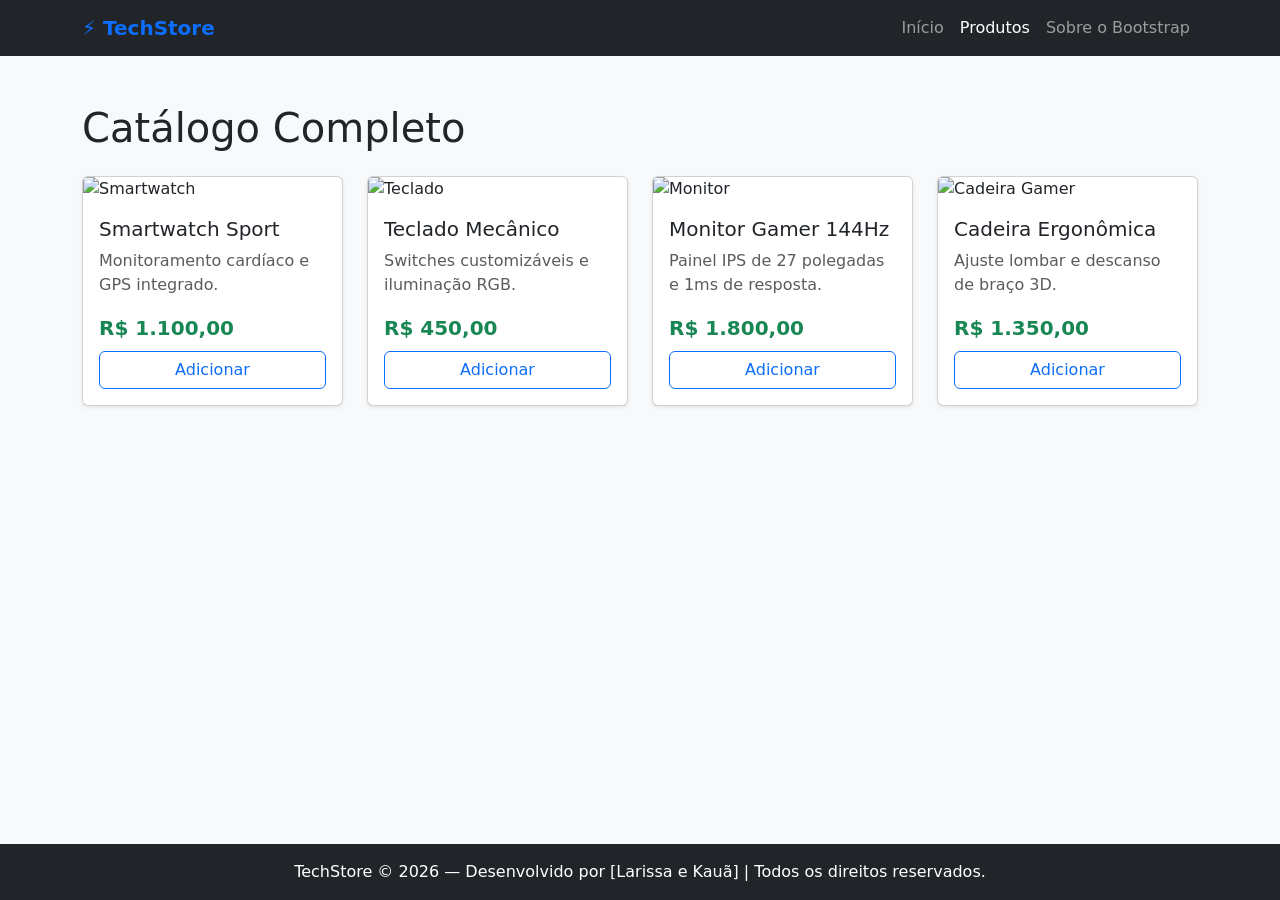
==== pagina2.html @ eb835f92 "Primeiro commit do projeto" ====
<!DOCTYPE html>
<html lang="pt-BR">
<head>
  <meta charset="UTF-8">
  <meta name="viewport" content="width=device-width, initial-scale=1.0">
  <title>TechStore - Produtos</title>
  <link href="https://cdn.jsdelivr.net/npm/bootstrap@5.3.3/dist/css/bootstrap.min.css" rel="stylesheet">
  <link rel="stylesheet" href="css/style.css">
</head>
<body class="d-flex flex-column min-vh-100 bg-light">

  <nav class="navbar navbar-expand-lg navbar-dark bg-dark sticky-top">
    <div class="container">
      <a class="navbar-brand fw-bold text-primary" href="index.html">⚡ TechStore</a>
      <button class="navbar-toggler" type="button" data-bs-toggle="collapse" data-bs-target="#navbarNav">
        <span class="navbar-toggler-icon"></span>
      </button>
      <div class="collapse navbar-collapse" id="navbarNav">
        <ul class="navbar-nav ms-auto">
          <li class="nav-item"><a class="nav-link" href="index.html">Início</a></li>
          <li class="nav-item"><a class="nav-link active" href="pagina2.html">Produtos</a></li>
          <li class="nav-item"><a class="nav-link" href="bootstrap.html">Sobre o Bootstrap</a></li>
        </ul>
      </div>
    </div>
  </nav>

  <main class="container my-5 flex-grow-1">
    <h1 class="mb-4">Catálogo Completo</h1>
    <div class="row g-4">
      <div class="col-12 col-md-6 col-lg-3">
        <div class="card h-100 shadow-sm">
          <img src="https://picsum.photos/400/250?random=4" class="card-img-top" alt="Smartwatch">
          <div class="card-body d-flex flex-column">
            <h5 class="card-title">Smartwatch Sport</h5>
            <p class="card-text text-muted">Monitoramento cardíaco e GPS integrado.</p>
            <div class="mt-auto">
              <span class="fs-5 fw-bold text-success">R$ 1.100,00</span>
              <button class="btn btn-outline-primary w-100 mt-2">Adicionar</button>
            </div>
          </div>
        </div>
      </div>

      <div class="col-12 col-md-6 col-lg-3">
        <div class="card h-100 shadow-sm">
          <img src="https://picsum.photos/400/250?random=5" class="card-img-top" alt="Teclado">
          <div class="card-body d-flex flex-column">
            <h5 class="card-title">Teclado Mecânico</h5>
            <p class="card-text text-muted">Switches customizáveis e iluminação RGB.</p>
            <div class="mt-auto">
              <span class="fs-5 fw-bold text-success">R$ 450,00</span>
              <button class="btn btn-outline-primary w-100 mt-2">Adicionar</button>
            </div>
          </div>
        </div>
      </div>

      <div class="col-12 col-md-6 col-lg-3">
        <div class="card h-100 shadow-sm">
          <img src="https://picsum.photos/400/250?random=6" class="card-img-top" alt="Monitor">
          <div class="card-body d-flex flex-column">
            <h5 class="card-title">Monitor Gamer 144Hz</h5>
            <p class="card-text text-muted">Painel IPS de 27 polegadas e 1ms de resposta.</p>
            <div class="mt-auto">
              <span class="fs-5 fw-bold text-success">R$ 1.800,00</span>
              <button class="btn btn-outline-primary w-100 mt-2">Adicionar</button>
            </div>
          </div>
        </div>
      </div>

      <div class="col-12 col-md-6 col-lg-3">
        <div class="card h-100 shadow-sm">
          <img src="https://picsum.photos/400/250?random=7" class="card-img-top" alt="Cadeira Gamer">
          <div class="card-body d-flex flex-column">
            <h5 class="card-title">Cadeira Ergonômica</h5>
            <p class="card-text text-muted">Ajuste lombar e descanso de braço 3D.</p>
            <div class="mt-auto">
              <span class="fs-5 fw-bold text-success">R$ 1.350,00</span>
              <button class="btn btn-outline-primary w-100 mt-2">Adicionar</button>
            </div>
          </div>
        </div>
      </div>
    </div>
  </main>

  <footer class="bg-dark text-white text-center py-3 mt-auto">
    <div class="container">
      <p class="mb-0">TechStore © 2026 — Desenvolvido por [Larissa e Kauã] | Todos os direitos reservados.</p>
    </div>
  </footer>

  <script src="https://cdn.jsdelivr.net/npm/bootstrap@5.3.3/dist/js/bootstrap.bundle.min.js"></script>
</body>
</html>
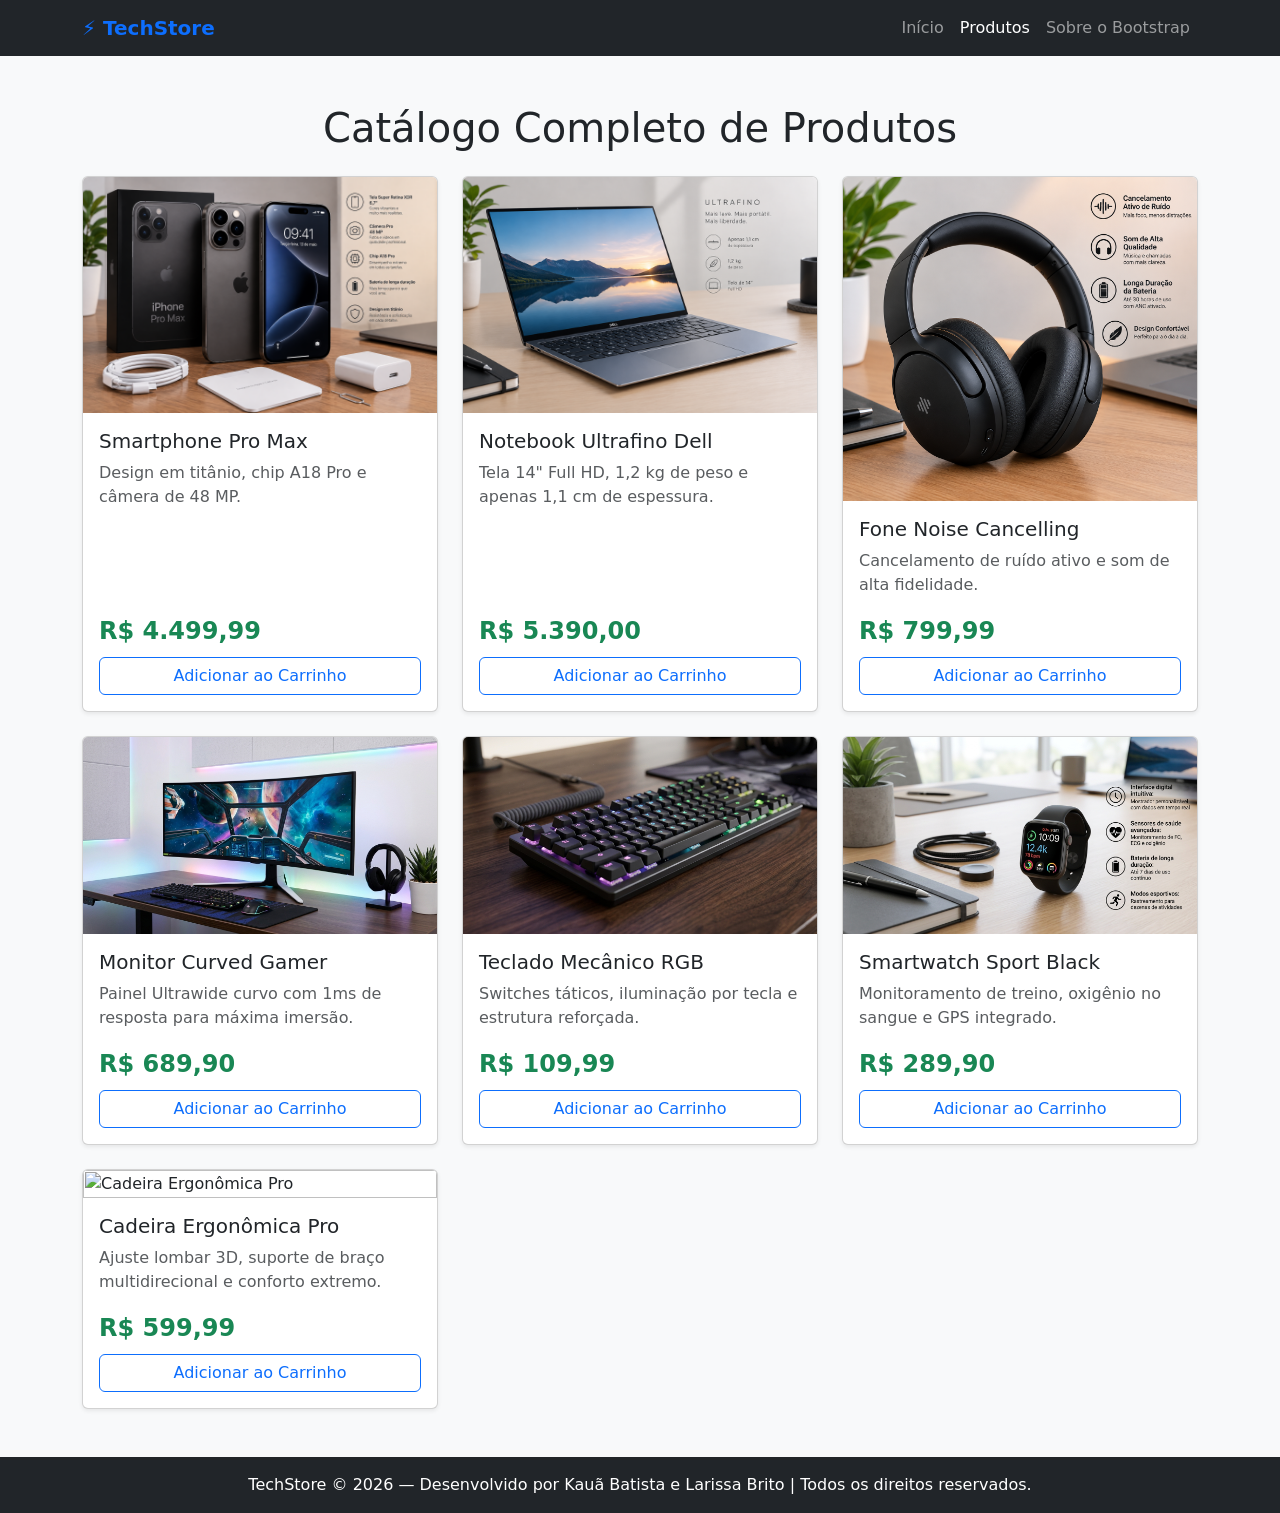
==== commit 128ecb2b: "fix: renomeia arquivo html e corrige extensão das imagens" ====
--- a/pagina2.html
+++ b/pagina2.html
@@ -1,4 +1,4 @@
-<!DOCTYPE html>
+<!<!DOCTYPE html>
 <html lang="pt-BR">
 <head>
   <meta charset="UTF-8">
@@ -9,6 +9,7 @@
 </head>
 <body class="d-flex flex-column min-vh-100 bg-light">
 
+  <!-- Navbar -->
   <nav class="navbar navbar-expand-lg navbar-dark bg-dark sticky-top">
     <div class="container">
       <a class="navbar-brand fw-bold text-primary" href="index.html">⚡ TechStore</a>
@@ -25,70 +26,124 @@
     </div>
   </nav>
 
+  <!-- Conteúdo Principal -->
   <main class="container my-5 flex-grow-1">
-    <h1 class="mb-4">Catálogo Completo</h1>
+    <h1 class="mb-4 text-center">Catálogo Completo de Produtos</h1>
+    
     <div class="row g-4">
-      <div class="col-12 col-md-6 col-lg-3">
+      
+      <!-- 1. Smartphone -->
+      <div class="col-12 col-md-6 col-lg-4">
         <div class="card h-100 shadow-sm">
-          <img src="https://picsum.photos/400/250?random=4" class="card-img-top" alt="Smartwatch">
+          <img src="img/iphone.png" class="card-img-top" alt="Smartphone Pro Max">
           <div class="card-body d-flex flex-column">
-            <h5 class="card-title">Smartwatch Sport</h5>
-            <p class="card-text text-muted">Monitoramento cardíaco e GPS integrado.</p>
+            <h5 class="card-title">Smartphone Pro Max</h5>
+            <p class="card-text text-muted">Design em titânio, chip A18 Pro e câmera de 48 MP.</p>
             <div class="mt-auto">
-              <span class="fs-5 fw-bold text-success">R$ 1.100,00</span>
-              <button class="btn btn-outline-primary w-100 mt-2">Adicionar</button>
+              <span class="fs-4 fw-bold text-success">R$ 4.499,99</span>
+              <button class="btn btn-outline-primary w-100 mt-2">Adicionar ao Carrinho</button>
             </div>
           </div>
         </div>
       </div>
 
-      <div class="col-12 col-md-6 col-lg-3">
+      <!-- 2. Notebook -->
+      <div class="col-12 col-md-6 col-lg-4">
         <div class="card h-100 shadow-sm">
-          <img src="https://picsum.photos/400/250?random=5" class="card-img-top" alt="Teclado">
+          <img src="img/notebook.png" class="card-img-top" alt="Notebook Ultrafino">
           <div class="card-body d-flex flex-column">
-            <h5 class="card-title">Teclado Mecânico</h5>
-            <p class="card-text text-muted">Switches customizáveis e iluminação RGB.</p>
+            <h5 class="card-title">Notebook Ultrafino Dell</h5>
+            <p class="card-text text-muted">Tela 14" Full HD, 1,2 kg de peso e apenas 1,1 cm de espessura.</p>
             <div class="mt-auto">
-              <span class="fs-5 fw-bold text-success">R$ 450,00</span>
-              <button class="btn btn-outline-primary w-100 mt-2">Adicionar</button>
+              <span class="fs-4 fw-bold text-success">R$ 5.390,00</span>
+              <button class="btn btn-outline-primary w-100 mt-2">Adicionar ao Carrinho</button>
             </div>
           </div>
         </div>
       </div>
 
-      <div class="col-12 col-md-6 col-lg-3">
+      <!-- 3. Fone -->
+      <div class="col-12 col-md-6 col-lg-4">
         <div class="card h-100 shadow-sm">
-          <img src="https://picsum.photos/400/250?random=6" class="card-img-top" alt="Monitor">
+          <img src="img/fone.png" class="card-img-top" alt="Fone Noise Cancelling">
           <div class="card-body d-flex flex-column">
-            <h5 class="card-title">Monitor Gamer 144Hz</h5>
-            <p class="card-text text-muted">Painel IPS de 27 polegadas e 1ms de resposta.</p>
+            <h5 class="card-title">Fone Noise Cancelling</h5>
+            <p class="card-text text-muted">Cancelamento de ruído ativo e som de alta fidelidade.</p>
             <div class="mt-auto">
-              <span class="fs-5 fw-bold text-success">R$ 1.800,00</span>
-              <button class="btn btn-outline-primary w-100 mt-2">Adicionar</button>
+              <span class="fs-4 fw-bold text-success">R$ 799,99</span>
+              <button class="btn btn-outline-primary w-100 mt-2">Adicionar ao Carrinho</button>
             </div>
           </div>
         </div>
       </div>
 
-      <div class="col-12 col-md-6 col-lg-3">
+      <!-- 4. Monitor -->
+      <div class="col-12 col-md-6 col-lg-4">
         <div class="card h-100 shadow-sm">
-          <img src="https://picsum.photos/400/250?random=7" class="card-img-top" alt="Cadeira Gamer">
+          <img src="img/monitor.jpg" class="card-img-top" alt="Monitor Curved Gamer">
           <div class="card-body d-flex flex-column">
-            <h5 class="card-title">Cadeira Ergonômica</h5>
-            <p class="card-text text-muted">Ajuste lombar e descanso de braço 3D.</p>
+            <h5 class="card-title">Monitor Curved Gamer</h5>
+            <p class="card-text text-muted">Painel Ultrawide curvo com 1ms de resposta para máxima imersão.</p>
             <div class="mt-auto">
-              <span class="fs-5 fw-bold text-success">R$ 1.350,00</span>
-              <button class="btn btn-outline-primary w-100 mt-2">Adicionar</button>
+              <span class="fs-4 fw-bold text-success">R$ 689,90</span>
+              <button class="btn btn-outline-primary w-100 mt-2">Adicionar ao Carrinho</button>
             </div>
           </div>
         </div>
       </div>
+
+      <!-- 5. Teclado -->
+      <div class="col-12 col-md-6 col-lg-4">
+        <div class="card h-100 shadow-sm">
+          <img src="img/teclado.jpg" class="card-img-top" alt="Teclado Mecânico RGB">
+          <div class="card-body d-flex flex-column">
+            <h5 class="card-title">Teclado Mecânico RGB</h5>
+            <p class="card-text text-muted">Switches táticos, iluminação por tecla e estrutura reforçada.</p>
+            <div class="mt-auto">
+              <span class="fs-4 fw-bold text-success">R$ 109,99</span>
+              <button class="btn btn-outline-primary w-100 mt-2">Adicionar ao Carrinho</button>
+            </div>
+          </div>
+        </div>
+      </div>
+
+      <!-- 6. Smartwatch -->
+      <div class="col-12 col-md-6 col-lg-4">
+        <div class="card h-100 shadow-sm">
+          <img src="img/smartwatch.jpg" class="card-img-top" alt="Smartwatch Sport">
+          <div class="card-body d-flex flex-column">
+            <h5 class="card-title">Smartwatch Sport Black</h5>
+            <p class="card-text text-muted">Monitoramento de treino, oxigênio no sangue e GPS integrado.</p>
+            <div class="mt-auto">
+              <span class="fs-4 fw-bold text-success">R$ 289,90</span>
+              <button class="btn btn-outline-primary w-100 mt-2">Adicionar ao Carrinho</button>
+            </div>
+          </div>
+        </div>
+      </div>
+
+      <!-- 7. Cadeira Ergonômica -->
+      <div class="col-12 col-md-6 col-lg-4">
+        <div class="card h-100 shadow-sm">
+          <img src="img/cadeira.jpg" class="card-img-top" alt="Cadeira Ergonômica Pro">
+          <div class="card-body d-flex flex-column">
+            <h5 class="card-title">Cadeira Ergonômica Pro</h5>
+            <p class="card-text text-muted">Ajuste lombar 3D, suporte de braço multidirecional e conforto extremo.</p>
+            <div class="mt-auto">
+              <span class="fs-4 fw-bold text-success">R$ 599,99</span>
+              <button class="btn btn-outline-primary w-100 mt-2">Adicionar ao Carrinho</button>
+            </div>
+          </div>
+        </div>
+      </div>
+
     </div>
   </main>
 
+  <!-- Footer -->
   <footer class="bg-dark text-white text-center py-3 mt-auto">
     <div class="container">
-      <p class="mb-0">TechStore © 2026 — Desenvolvido por [Larissa e Kauã] | Todos os direitos reservados.</p>
+      <p class="mb-0">TechStore © 2026 — Desenvolvido por Kauã Batista e Larissa Brito | Todos os direitos reservados.</p>
     </div>
   </footer>
 
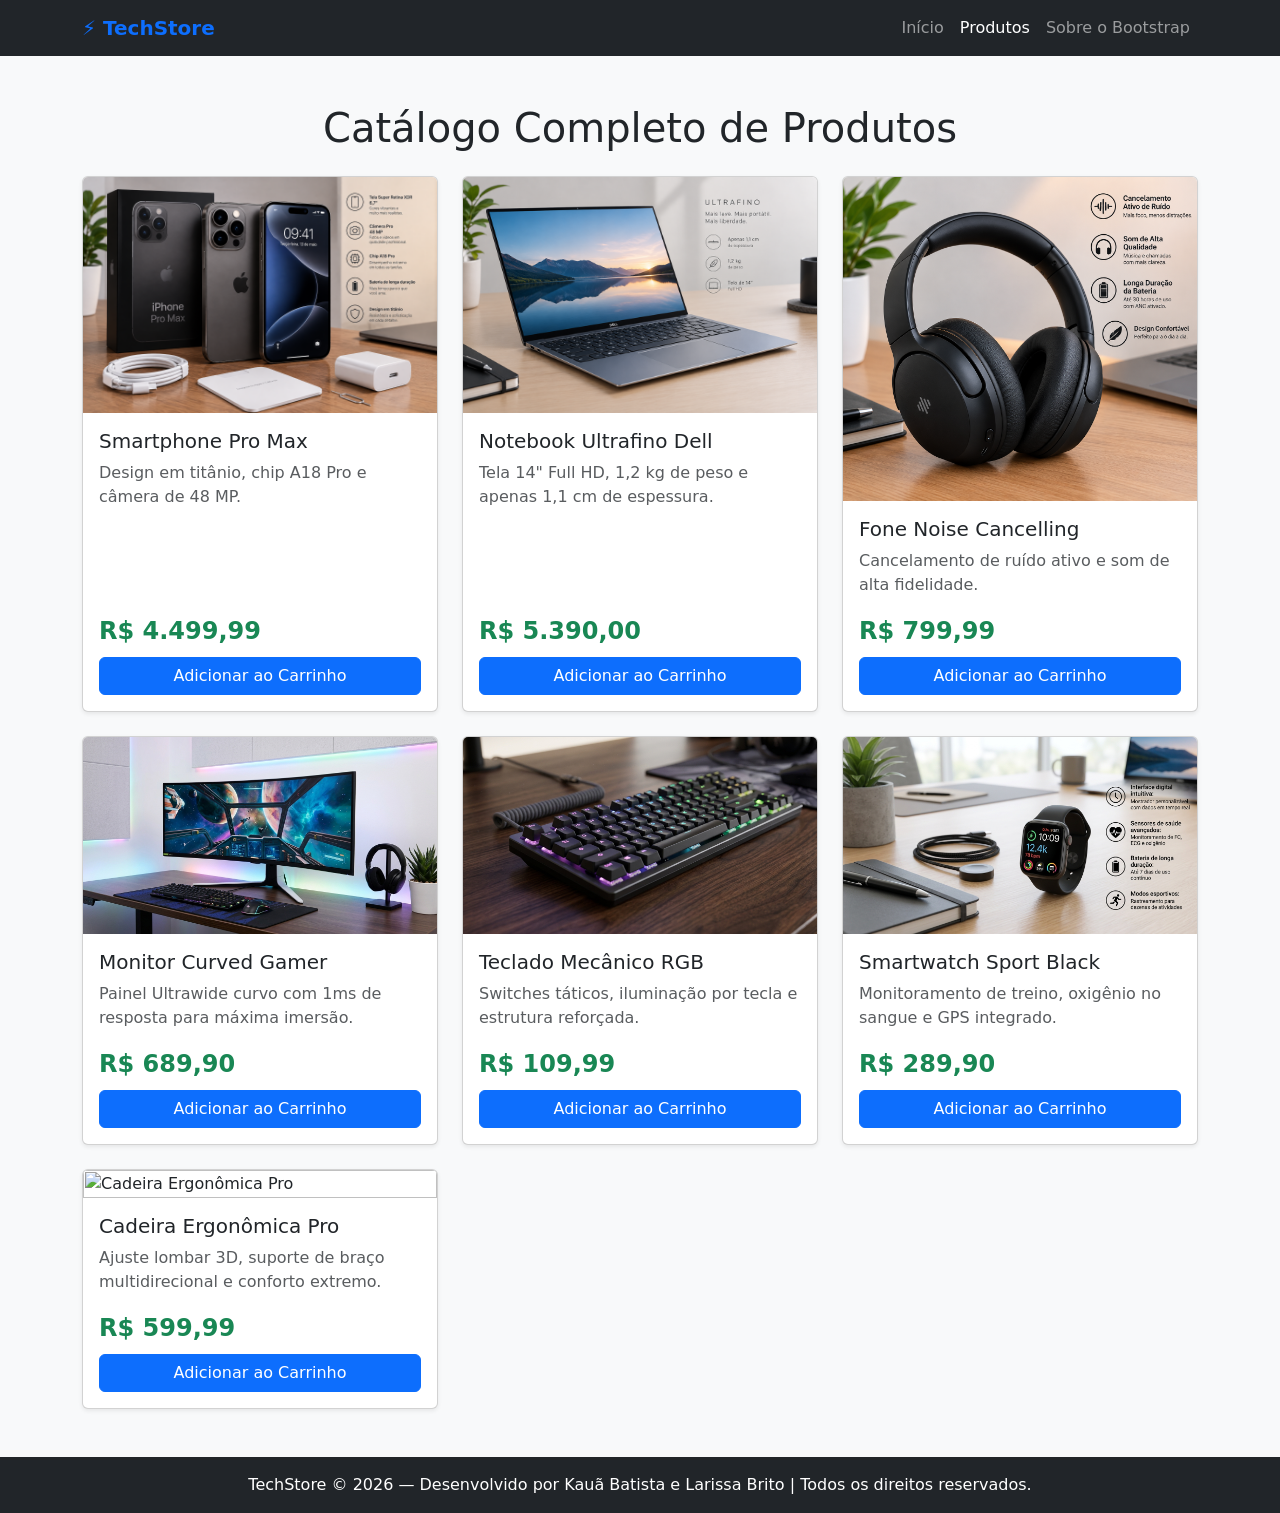
==== commit d649b4c4: "feat: adiciona modal de compra na pagina inicial" ====
--- a/pagina2.html
+++ b/pagina2.html
@@ -1,4 +1,4 @@
-<!<!DOCTYPE html>
+<!<!<!DOCTYPE html>
 <html lang="pt-BR">
 <head>
   <meta charset="UTF-8">
@@ -41,7 +41,9 @@
             <p class="card-text text-muted">Design em titânio, chip A18 Pro e câmera de 48 MP.</p>
             <div class="mt-auto">
               <span class="fs-4 fw-bold text-success">R$ 4.499,99</span>
-              <button class="btn btn-outline-primary w-100 mt-2">Adicionar ao Carrinho</button>
+              <button class="btn btn-primary w-100 mt-2" data-bs-toggle="modal" data-bs-target="#modalCheckout">
+                Adicionar ao Carrinho
+              </button>
             </div>
           </div>
         </div>
@@ -56,7 +58,9 @@
             <p class="card-text text-muted">Tela 14" Full HD, 1,2 kg de peso e apenas 1,1 cm de espessura.</p>
             <div class="mt-auto">
               <span class="fs-4 fw-bold text-success">R$ 5.390,00</span>
-              <button class="btn btn-outline-primary w-100 mt-2">Adicionar ao Carrinho</button>
+              <button class="btn btn-primary w-100 mt-2" data-bs-toggle="modal" data-bs-target="#modalCheckout">
+                Adicionar ao Carrinho
+              </button>
             </div>
           </div>
         </div>
@@ -71,7 +75,9 @@
             <p class="card-text text-muted">Cancelamento de ruído ativo e som de alta fidelidade.</p>
             <div class="mt-auto">
               <span class="fs-4 fw-bold text-success">R$ 799,99</span>
-              <button class="btn btn-outline-primary w-100 mt-2">Adicionar ao Carrinho</button>
+              <button class="btn btn-primary w-100 mt-2" data-bs-toggle="modal" data-bs-target="#modalCheckout">
+                Adicionar ao Carrinho
+              </button>
             </div>
           </div>
         </div>
@@ -86,7 +92,9 @@
             <p class="card-text text-muted">Painel Ultrawide curvo com 1ms de resposta para máxima imersão.</p>
             <div class="mt-auto">
               <span class="fs-4 fw-bold text-success">R$ 689,90</span>
-              <button class="btn btn-outline-primary w-100 mt-2">Adicionar ao Carrinho</button>
+              <button class="btn btn-primary w-100 mt-2" data-bs-toggle="modal" data-bs-target="#modalCheckout">
+                Adicionar ao Carrinho
+              </button>
             </div>
           </div>
         </div>
@@ -101,7 +109,9 @@
             <p class="card-text text-muted">Switches táticos, iluminação por tecla e estrutura reforçada.</p>
             <div class="mt-auto">
               <span class="fs-4 fw-bold text-success">R$ 109,99</span>
-              <button class="btn btn-outline-primary w-100 mt-2">Adicionar ao Carrinho</button>
+              <button class="btn btn-primary w-100 mt-2" data-bs-toggle="modal" data-bs-target="#modalCheckout">
+                Adicionar ao Carrinho
+              </button>
             </div>
           </div>
         </div>
@@ -116,7 +126,9 @@
             <p class="card-text text-muted">Monitoramento de treino, oxigênio no sangue e GPS integrado.</p>
             <div class="mt-auto">
               <span class="fs-4 fw-bold text-success">R$ 289,90</span>
-              <button class="btn btn-outline-primary w-100 mt-2">Adicionar ao Carrinho</button>
+              <button class="btn btn-primary w-100 mt-2" data-bs-toggle="modal" data-bs-target="#modalCheckout">
+                Adicionar ao Carrinho
+              </button>
             </div>
           </div>
         </div>
@@ -131,7 +143,9 @@
             <p class="card-text text-muted">Ajuste lombar 3D, suporte de braço multidirecional e conforto extremo.</p>
             <div class="mt-auto">
               <span class="fs-4 fw-bold text-success">R$ 599,99</span>
-              <button class="btn btn-outline-primary w-100 mt-2">Adicionar ao Carrinho</button>
+              <button class="btn btn-primary w-100 mt-2" data-bs-toggle="modal" data-bs-target="#modalCheckout">
+                Adicionar ao Carrinho
+              </button>
             </div>
           </div>
         </div>
@@ -139,6 +153,64 @@
 
     </div>
   </main>
+
+  <!-- Modal de Checkout / Compra -->
+  <div class="modal fade" id="modalCheckout" tabindex="-1" aria-labelledby="modalCheckoutLabel" aria-hidden="true">
+    <div class="modal-dialog modal-dialog-centered modal-lg">
+      <div class="modal-content">
+        <div class="modal-header bg-primary text-white">
+          <h5 class="modal-title" id="modalCheckoutLabel">🛒 Finalizar Compra</h5>
+          <button type="button" class="btn-close btn-close-white" data-bs-dismiss="modal" aria-label="Close"></button>
+        </div>
+        <div class="modal-body">
+          <form id="formCheckout" onsubmit="event.preventDefault(); alert('Compra realizada com sucesso!');">
+            <h6 class="fw-bold mb-3">Dados Pessoais</h6>
+            <div class="row g-3">
+              <div class="col-md-6">
+                <label class="form-label">Nome Completo</label>
+                <input type="text" class="form-control" required placeholder="Digite seu nome">
+              </div>
+              <div class="col-md-6">
+                <label class="form-label">E-mail</label>
+                <input type="email" class="form-control" required placeholder="seu@email.com">
+              </div>
+            </div>
+
+            <hr class="my-4">
+
+            <h6 class="fw-bold mb-3">Endereço de Entrega</h6>
+            <div class="row g-3">
+              <div class="col-md-4">
+                <label class="form-label">CEP</label>
+                <input type="text" class="form-control" required placeholder="00000-000">
+              </div>
+              <div class="col-md-8">
+                <label class="form-label">Endereço</label>
+                <input type="text" class="form-control" required placeholder="Rua, Número, Bairro">
+              </div>
+            </div>
+
+            <hr class="my-4">
+
+            <h6 class="fw-bold mb-3">Forma de Pagamento</h6>
+            <div class="form-check mb-2">
+              <input class="form-check-input" type="radio" name="pagamento" id="pix" checked>
+              <label class="form-check-label" for="pix">PIX (Aprovação imediata)</label>
+            </div>
+            <div class="form-check mb-3">
+              <input class="form-check-input" type="radio" name="pagamento" id="cartao">
+              <label class="form-check-label" for="cartao">Cartão de Crédito</label>
+            </div>
+
+            <div class="modal-footer px-0 pb-0">
+              <button type="button" class="btn btn-secondary" data-bs-dismiss="modal">Cancelar</button>
+              <button type="submit" class="btn btn-success fw-bold">Confirmar Pedido</button>
+            </div>
+          </form>
+        </div>
+      </div>
+    </div>
+  </div>
 
   <!-- Footer -->
   <footer class="bg-dark text-white text-center py-3 mt-auto">
@@ -150,3 +222,4 @@
   <script src="https://cdn.jsdelivr.net/npm/bootstrap@5.3.3/dist/js/bootstrap.bundle.min.js"></script>
 </body>
 </html>
+
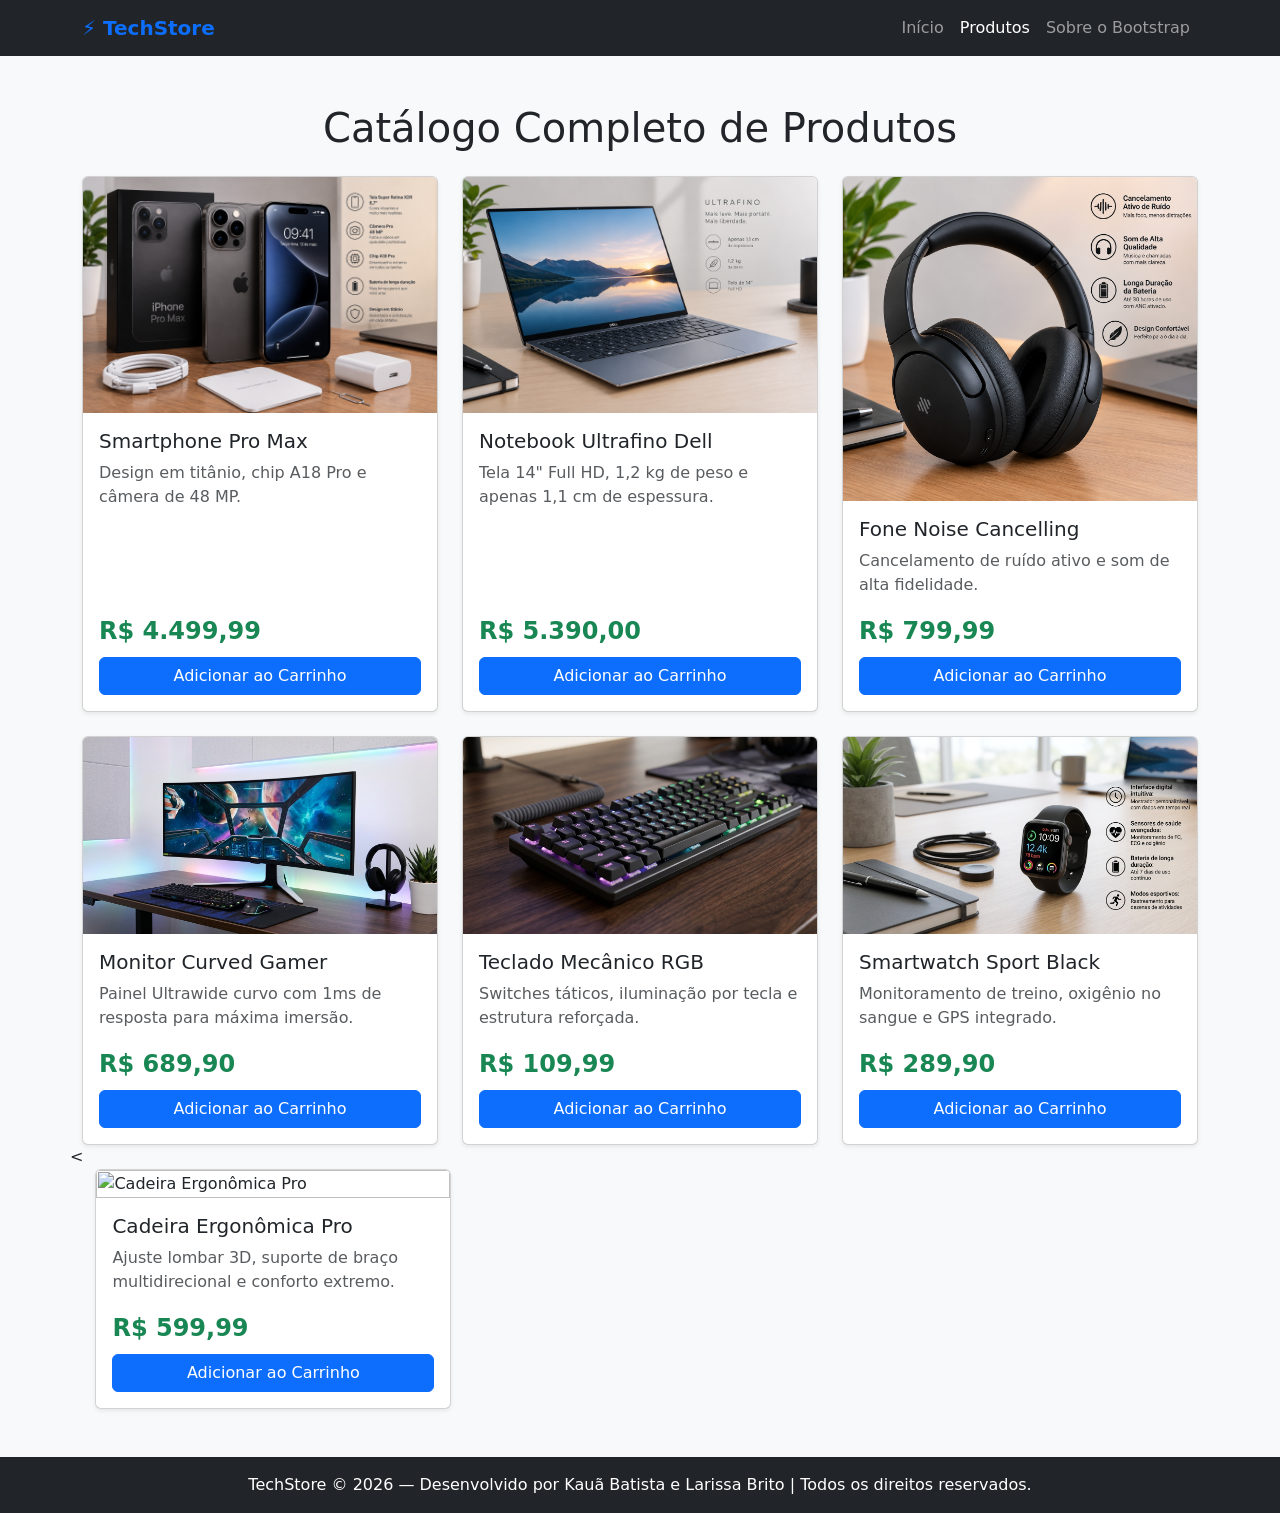
==== commit 38672b22: "fix: adiciona modal direto no index e ajusta imagem da cadeira" ====
--- a/pagina2.html
+++ b/pagina2.html
@@ -135,22 +135,22 @@
       </div>
 
       <!-- 7. Cadeira Ergonômica -->
-      <div class="col-12 col-md-6 col-lg-4">
-        <div class="card h-100 shadow-sm">
-          <img src="img/cadeira.jpg" class="card-img-top" alt="Cadeira Ergonômica Pro">
-          <div class="card-body d-flex flex-column">
-            <h5 class="card-title">Cadeira Ergonômica Pro</h5>
-            <p class="card-text text-muted">Ajuste lombar 3D, suporte de braço multidirecional e conforto extremo.</p>
-            <div class="mt-auto">
-              <span class="fs-4 fw-bold text-success">R$ 599,99</span>
-              <button class="btn btn-primary w-100 mt-2" data-bs-toggle="modal" data-bs-target="#modalCheckout">
-                Adicionar ao Carrinho
-              </button>
-            </div>
-          </div>
-        </div>
-      </div>
-
+      <<!-- Cadeira Ergonômica Pro -->
+<div class="col-12 col-md-6 col-lg-4">
+  <div class="card h-100 shadow-sm">
+    <img src="https://images.unsplash.com/photo-1580481072645-022f9a6d83d0?w=600&auto=format&fit=crop" class="card-img-top" alt="Cadeira Ergonômica Pro">
+    <div class="card-body d-flex flex-column">
+      <h5 class="card-title">Cadeira Ergonômica Pro</h5>
+      <p class="card-text text-muted">Ajuste lombar 3D, suporte de braço multidirecional e conforto extremo.</p>
+      <div class="mt-auto">
+        <span class="fs-4 fw-bold text-success">R$ 599,99</span>
+        <button class="btn btn-primary w-100 mt-2" data-bs-toggle="modal" data-bs-target="#modalCheckout">
+          Adicionar ao Carrinho
+        </button>
+      </div>
+    </div>
+  </div>
+</div>
     </div>
   </main>
 
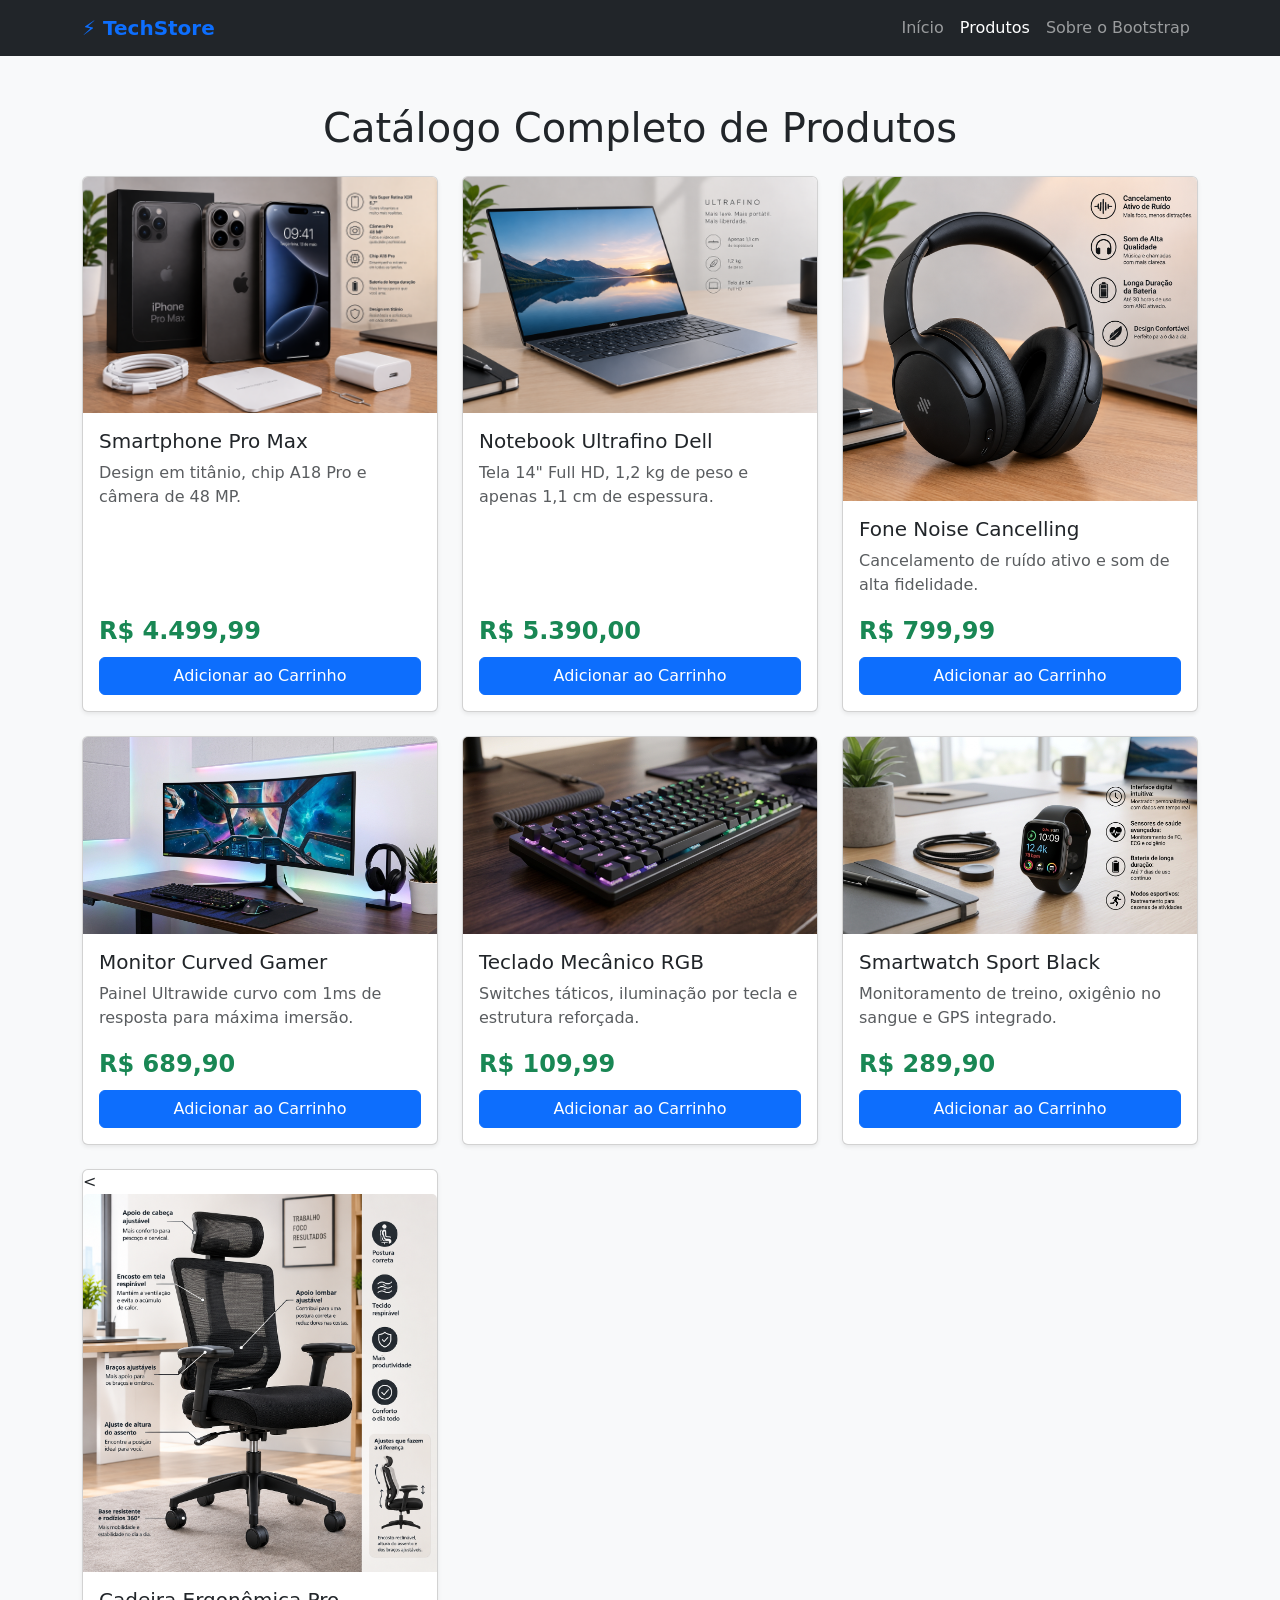
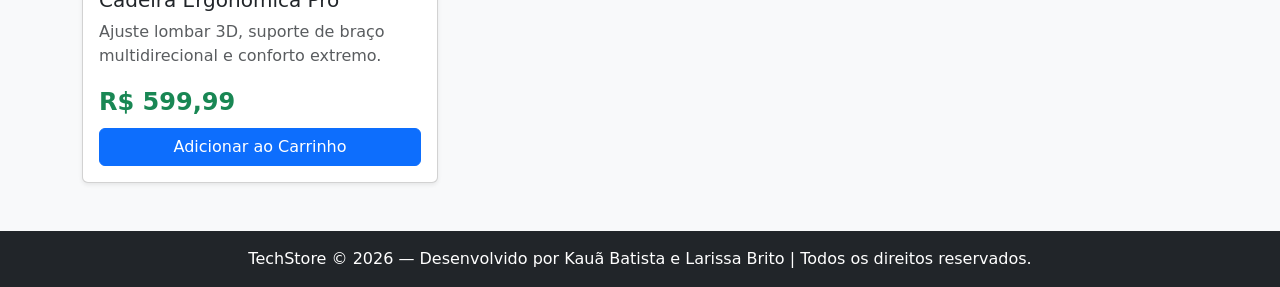
==== commit 13581f14: "fix: ajusta caminho da imagem da cadeira e remove caractere solto" ====
--- a/pagina2.html
+++ b/pagina2.html
@@ -135,10 +135,9 @@
       </div>
 
       <!-- 7. Cadeira Ergonômica -->
-      <<!-- Cadeira Ergonômica Pro -->
 <div class="col-12 col-md-6 col-lg-4">
   <div class="card h-100 shadow-sm">
-    <img src="https://images.unsplash.com/photo-1580481072645-022f9a6d83d0?w=600&auto=format&fit=crop" class="card-img-top" alt="Cadeira Ergonômica Pro">
+    <<img src="img/cadeira.png" class="card-img-top" alt="Cadeira Ergonômica Pro">
     <div class="card-body d-flex flex-column">
       <h5 class="card-title">Cadeira Ergonômica Pro</h5>
       <p class="card-text text-muted">Ajuste lombar 3D, suporte de braço multidirecional e conforto extremo.</p>
